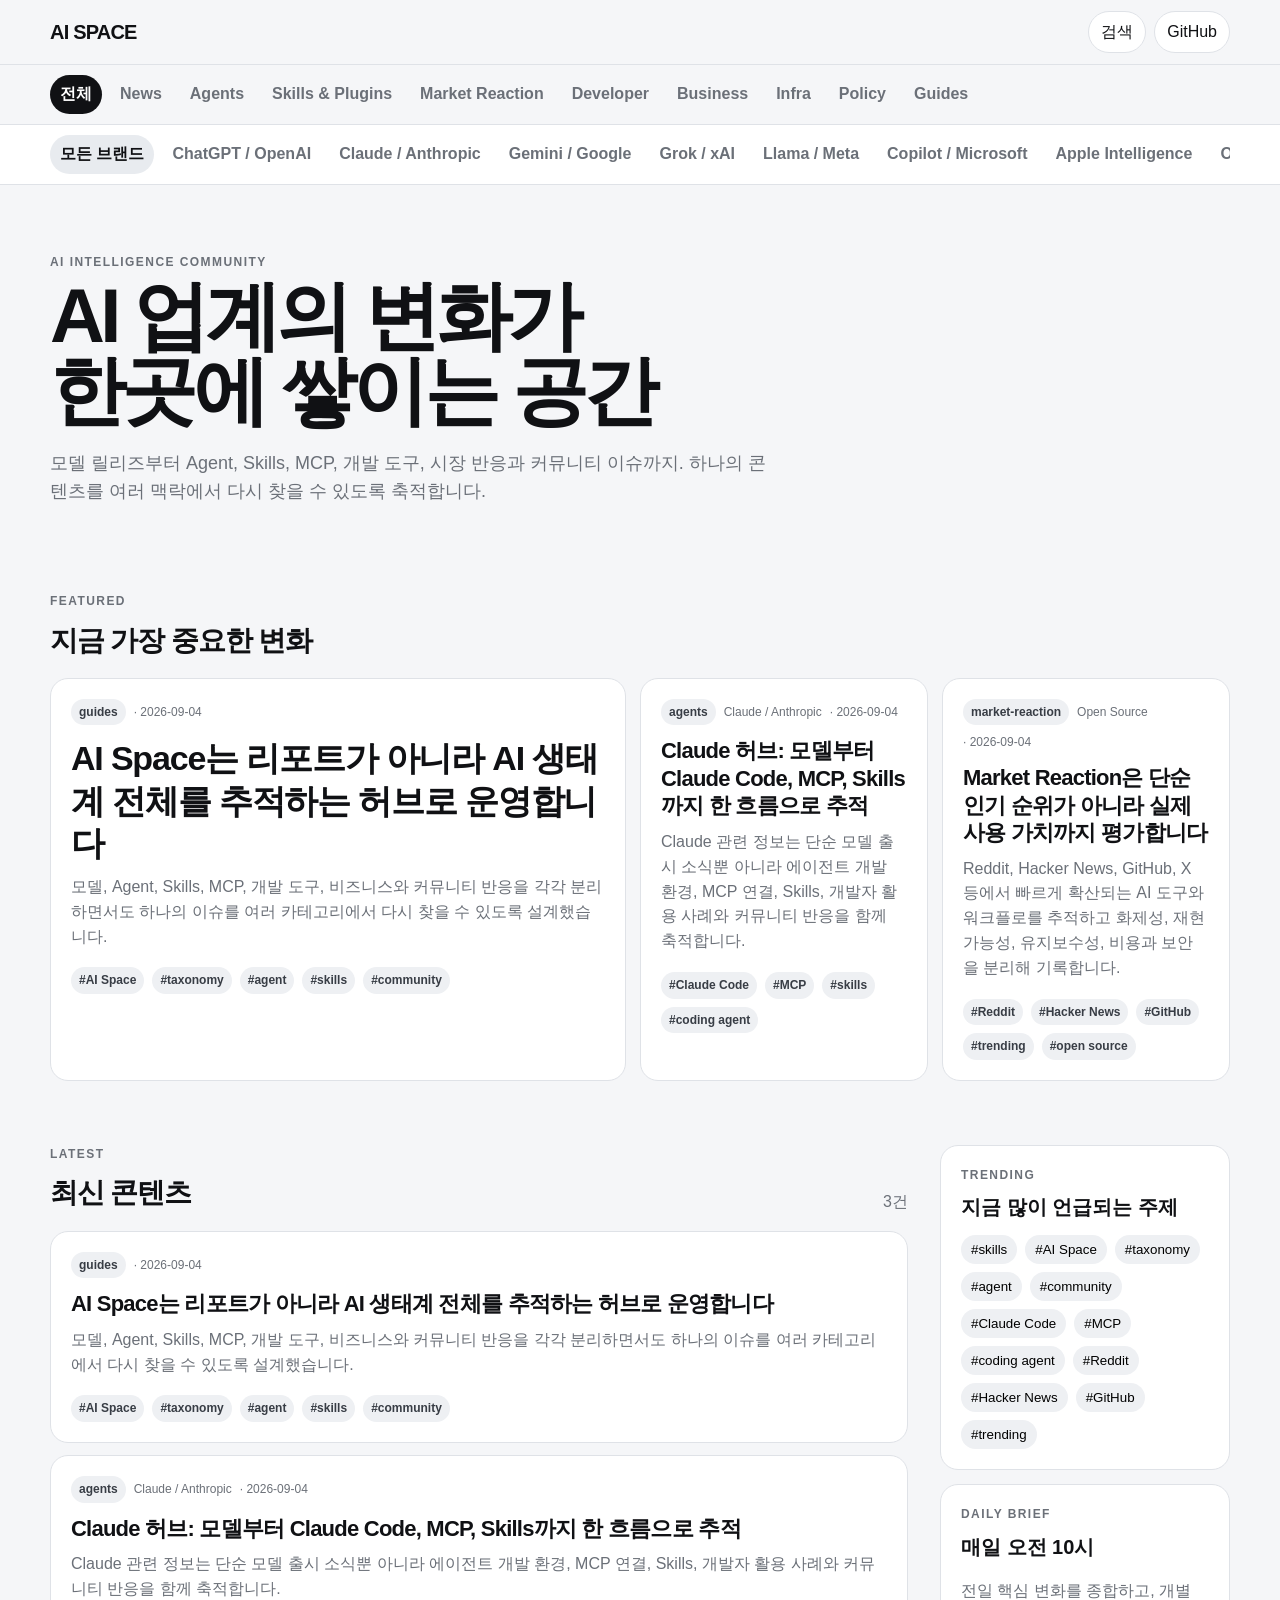
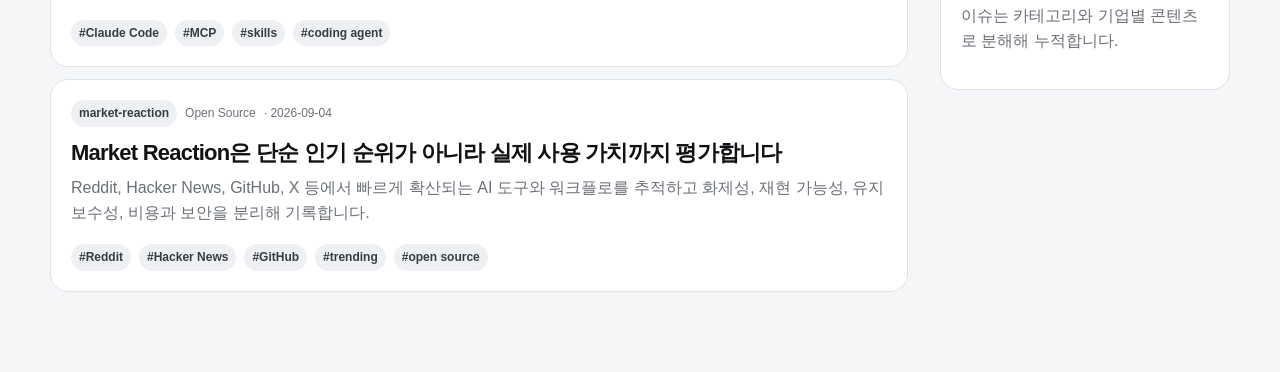
==== index.html @ eba437ac "Build AI Space category-first intelligence hub" ====
<!doctype html>
<html lang="ko">
<head>
  <meta charset="utf-8" />
  <meta name="viewport" content="width=device-width, initial-scale=1" />
  <meta name="description" content="AI 모델, 에이전트, 스킬, 플러그인, 시장 반응을 한곳에 모은 AI 종합 인텔리전스 허브" />
  <title>AI Space</title>
  <link rel="stylesheet" href="./styles.css" />
</head>
<body>
  <header class="site-header">
    <div class="topbar container">
      <a class="brand" href="./">AI SPACE</a>
      <div class="top-actions">
        <button id="searchToggle" class="ghost-btn" type="button">검색</button>
        <a class="ghost-btn" href="https://github.com/Edwin-space/ai-space" target="_blank" rel="noreferrer">GitHub</a>
      </div>
    </div>
    <nav class="primary-nav" aria-label="주요 카테고리">
      <div id="primaryNav" class="container nav-scroll"></div>
    </nav>
    <div class="entity-nav">
      <div id="entityNav" class="container nav-scroll"></div>
    </div>
  </header>

  <main class="container">
    <section class="hero">
      <p class="eyebrow">AI intelligence community</p>
      <h1>AI 업계의 변화가<br/>한곳에 쌓이는 공간</h1>
      <p class="hero-copy">모델 릴리즈부터 Agent, Skills, MCP, 개발 도구, 시장 반응과 커뮤니티 이슈까지. 하나의 콘텐츠를 여러 맥락에서 다시 찾을 수 있도록 축적합니다.</p>
      <div id="activeFilters" class="active-filters"></div>
    </section>

    <section id="searchPanel" class="search-panel hidden">
      <label for="searchInput">전체 검색</label>
      <input id="searchInput" type="search" placeholder="Claude, MCP, Agent, API, 커뮤니티 반응…" autocomplete="off" />
    </section>

    <section class="section-block">
      <div class="section-head"><div><p class="eyebrow">Featured</p><h2>지금 가장 중요한 변화</h2></div></div>
      <div id="featuredGrid" class="featured-grid"></div>
    </section>

    <section class="content-layout">
      <div>
        <div class="section-head"><div><p class="eyebrow">Latest</p><h2 id="latestTitle">최신 콘텐츠</h2></div><span id="resultCount" class="muted"></span></div>
        <div id="latestList" class="latest-list"></div>
      </div>
      <aside>
        <section class="side-card">
          <p class="eyebrow">Trending</p>
          <h3>지금 많이 언급되는 주제</h3>
          <div id="trendingTags" class="tag-cloud"></div>
        </section>
        <section class="side-card">
          <p class="eyebrow">Daily Brief</p>
          <h3>매일 오전 10시</h3>
          <p class="muted">전일 핵심 변화를 종합하고, 개별 이슈는 카테고리와 기업별 콘텐츠로 분해해 누적합니다.</p>
        </section>
      </aside>
    </section>
  </main>

  <template id="storyTemplate">
    <article class="story-card">
      <div class="story-meta"></div>
      <h3></h3>
      <p class="story-summary"></p>
      <div class="story-footer"></div>
    </article>
  </template>

  <script src="./app.js" defer></script>
</body>
</html>
---- styles.css ----
:root{--bg:#f5f6f8;--surface:#fff;--ink:#101114;--muted:#6b7078;--line:#dfe2e7;--accent:#111827;--chip:#eef0f3;--radius:18px;--max:1180px}*{box-sizing:border-box}body{margin:0;background:var(--bg);color:var(--ink);font-family:-apple-system,BlinkMacSystemFont,"Segoe UI",Pretendard,"Noto Sans KR",sans-serif;line-height:1.55}.container{width:min(calc(100% - 32px),var(--max));margin:0 auto}.site-header{position:sticky;top:0;z-index:20;background:rgba(245,246,248,.94);backdrop-filter:blur(14px);border-bottom:1px solid var(--line)}.topbar{height:64px;display:flex;align-items:center;justify-content:space-between}.brand{font-weight:900;letter-spacing:-.04em;font-size:20px;color:var(--ink);text-decoration:none}.top-actions{display:flex;gap:8px}.ghost-btn{border:1px solid var(--line);background:var(--surface);color:var(--ink);border-radius:999px;padding:8px 12px;text-decoration:none;font:inherit;cursor:pointer}.primary-nav,.entity-nav{border-top:1px solid var(--line)}.entity-nav{background:var(--surface)}.nav-scroll{display:flex;gap:8px;overflow:auto;padding:10px 0;scrollbar-width:none}.nav-scroll::-webkit-scrollbar{display:none}.nav-chip{white-space:nowrap;border:0;background:transparent;padding:7px 10px;border-radius:999px;color:var(--muted);cursor:pointer;font:inherit;font-weight:650}.nav-chip:hover,.nav-chip.active{background:var(--ink);color:#fff}.entity-nav .nav-chip.active{background:#e8ebef;color:var(--ink)}.hero{padding:68px 0 36px}.eyebrow{margin:0 0 8px;text-transform:uppercase;letter-spacing:.12em;font-size:12px;font-weight:800;color:var(--muted)}h1{font-size:clamp(38px,7vw,76px);line-height:.98;letter-spacing:-.06em;margin:0;max-width:900px}.hero-copy{max-width:720px;color:var(--muted);font-size:18px;margin:22px 0 0}.active-filters{display:flex;gap:8px;flex-wrap:wrap;margin-top:22px}.filter-pill{background:var(--ink);color:#fff;border-radius:999px;padding:7px 11px;font-size:13px}.search-panel{background:var(--surface);border:1px solid var(--line);padding:18px;border-radius:var(--radius);margin-bottom:28px}.search-panel.hidden{display:none}.search-panel label{display:block;font-size:12px;font-weight:800;margin-bottom:8px}.search-panel input{width:100%;border:0;border-bottom:1px solid var(--line);font:inherit;font-size:20px;padding:10px 0;outline:none;background:transparent}.section-block{padding:28px 0}.section-head{display:flex;align-items:end;justify-content:space-between;gap:16px;margin-bottom:16px}.section-head h2{margin:0;font-size:28px;letter-spacing:-.04em}.featured-grid{display:grid;grid-template-columns:2fr 1fr 1fr;gap:14px}.story-card{background:var(--surface);border:1px solid var(--line);border-radius:var(--radius);padding:20px;cursor:pointer;transition:.18s ease;min-height:190px}.story-card:hover{transform:translateY(-2px);box-shadow:0 12px 28px rgba(16,17,20,.08)}.story-card h3{margin:12px 0 10px;font-size:22px;line-height:1.25;letter-spacing:-.035em}.story-card.featured:first-child{min-height:320px}.story-card.featured:first-child h3{font-size:34px}.story-meta,.story-footer{display:flex;gap:8px;align-items:center;flex-wrap:wrap;font-size:12px;color:var(--muted)}.badge{display:inline-flex;align-items:center;border-radius:999px;background:var(--chip);padding:4px 8px;font-weight:750;color:#383d45}.story-summary{color:var(--muted);margin:0 0 18px}.content-layout{display:grid;grid-template-columns:minmax(0,1fr) 290px;gap:32px;padding:36px 0 80px}.latest-list{display:grid;gap:12px}.latest-list .story-card{min-height:auto}.side-card{background:var(--surface);border:1px solid var(--line);border-radius:var(--radius);padding:20px;margin-bottom:14px}.side-card h3{margin:4px 0 12px;font-size:20px}.tag-cloud{display:flex;gap:8px;flex-wrap:wrap}.tag-button{border:0;background:var(--chip);border-radius:999px;padding:7px 10px;cursor:pointer}.muted{color:var(--muted)}.empty{padding:42px 20px;text-align:center;background:var(--surface);border:1px dashed var(--line);border-radius:var(--radius);color:var(--muted)}@media(max-width:900px){.featured-grid{grid-template-columns:1fr 1fr}.featured-grid .story-card:first-child{grid-column:1/-1}.content-layout{grid-template-columns:1fr}.content-layout aside{display:grid;grid-template-columns:1fr 1fr;gap:12px}.side-card{margin:0}}@media(max-width:640px){.container{width:min(calc(100% - 22px),var(--max))}.hero{padding:44px 0 24px}.hero-copy{font-size:16px}.featured-grid{grid-template-columns:1fr}.featured-grid .story-card:first-child{grid-column:auto}.story-card.featured:first-child{min-height:240px}.story-card.featured:first-child h3{font-size:28px}.content-layout aside{grid-template-columns:1fr}.section-head h2{font-size:24px}}
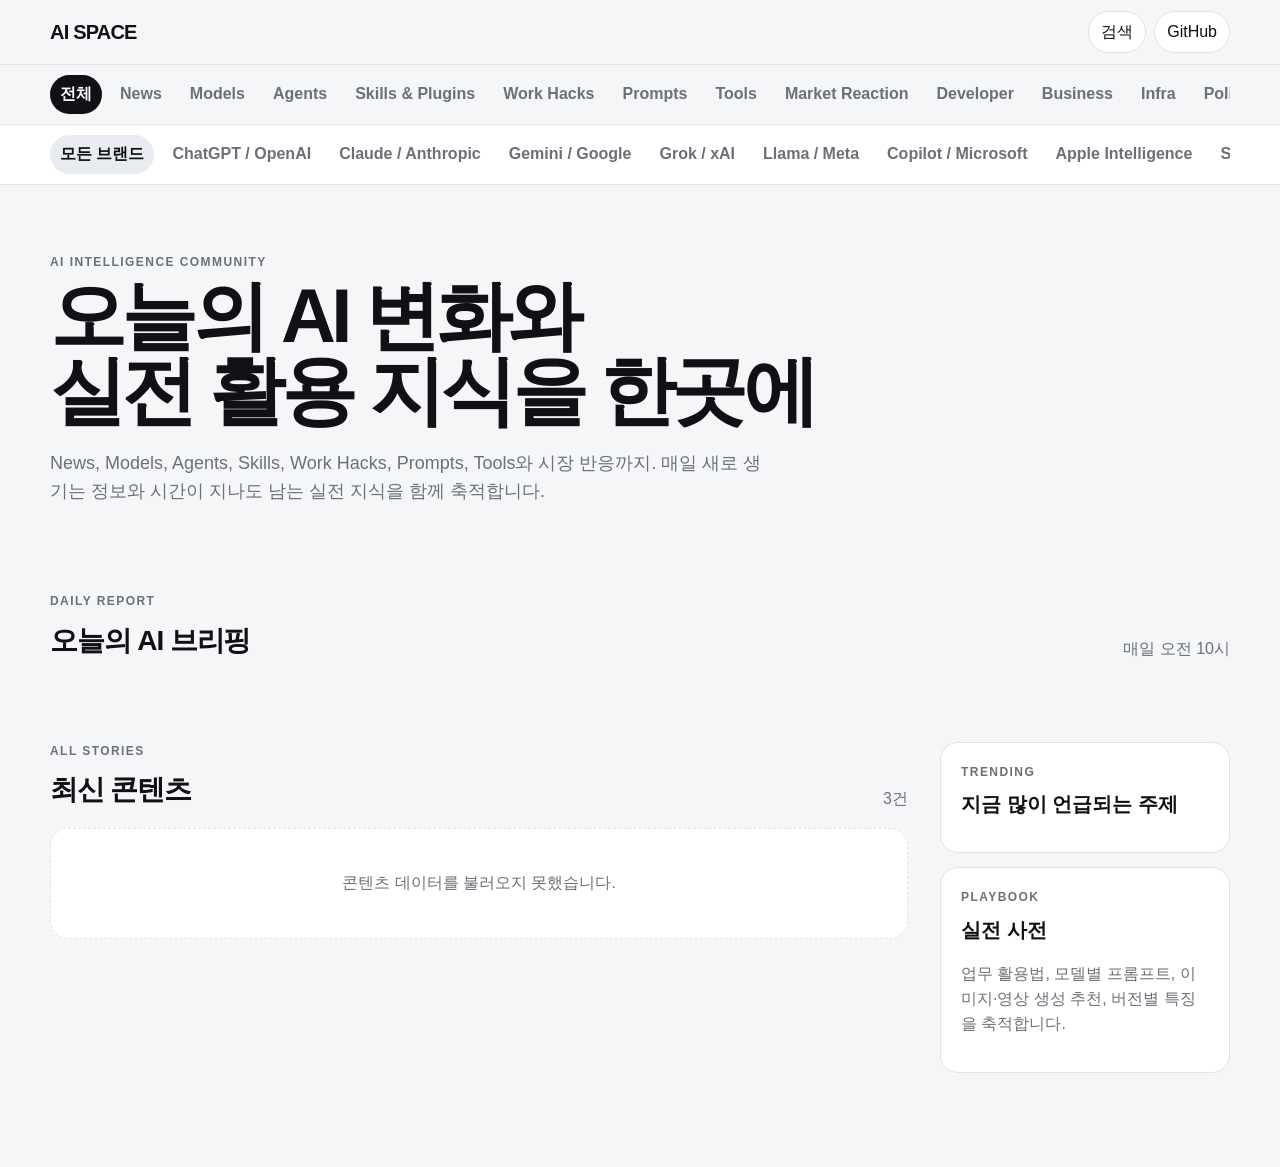
==== commit dcac0277: "Restructure home around daily report and hub sections" ====
--- a/index.html
+++ b/index.html
@@ -3,7 +3,7 @@
 <head>
   <meta charset="utf-8" />
   <meta name="viewport" content="width=device-width, initial-scale=1" />
-  <meta name="description" content="AI 모델, 에이전트, 스킬, 플러그인, 시장 반응을 한곳에 모은 AI 종합 인텔리전스 허브" />
+  <meta name="description" content="AI 뉴스, 모델, 에이전트, 프롬프트, 업무 활용법과 시장 반응을 한곳에 모은 AI 종합 허브" />
   <title>AI Space</title>
   <link rel="stylesheet" href="./styles.css" />
 </head>
@@ -27,24 +27,26 @@
   <main class="container">
     <section class="hero">
       <p class="eyebrow">AI intelligence community</p>
-      <h1>AI 업계의 변화가<br/>한곳에 쌓이는 공간</h1>
-      <p class="hero-copy">모델 릴리즈부터 Agent, Skills, MCP, 개발 도구, 시장 반응과 커뮤니티 이슈까지. 하나의 콘텐츠를 여러 맥락에서 다시 찾을 수 있도록 축적합니다.</p>
+      <h1>오늘의 AI 변화와<br/>실전 활용 지식을 한곳에</h1>
+      <p class="hero-copy">News, Models, Agents, Skills, Work Hacks, Prompts, Tools와 시장 반응까지. 매일 새로 생기는 정보와 시간이 지나도 남는 실전 지식을 함께 축적합니다.</p>
       <div id="activeFilters" class="active-filters"></div>
     </section>
 
     <section id="searchPanel" class="search-panel hidden">
       <label for="searchInput">전체 검색</label>
-      <input id="searchInput" type="search" placeholder="Claude, MCP, Agent, API, 커뮤니티 반응…" autocomplete="off" />
+      <input id="searchInput" type="search" placeholder="Claude, Seedance, MCP, 업무 자동화, 이미지 프롬프트…" autocomplete="off" />
     </section>
 
-    <section class="section-block">
-      <div class="section-head"><div><p class="eyebrow">Featured</p><h2>지금 가장 중요한 변화</h2></div></div>
-      <div id="featuredGrid" class="featured-grid"></div>
+    <section class="section-block daily-section">
+      <div class="section-head"><div><p class="eyebrow">Daily Report</p><h2>오늘의 AI 브리핑</h2></div><span class="muted">매일 오전 10시</span></div>
+      <div id="dailyReport"></div>
     </section>
+
+    <section id="homeHubs" class="hub-sections"></section>
 
     <section class="content-layout">
       <div>
-        <div class="section-head"><div><p class="eyebrow">Latest</p><h2 id="latestTitle">최신 콘텐츠</h2></div><span id="resultCount" class="muted"></span></div>
+        <div class="section-head"><div><p class="eyebrow">All stories</p><h2 id="latestTitle">최신 콘텐츠</h2></div><span id="resultCount" class="muted"></span></div>
         <div id="latestList" class="latest-list"></div>
       </div>
       <aside>
@@ -54,9 +56,9 @@
           <div id="trendingTags" class="tag-cloud"></div>
         </section>
         <section class="side-card">
-          <p class="eyebrow">Daily Brief</p>
-          <h3>매일 오전 10시</h3>
-          <p class="muted">전일 핵심 변화를 종합하고, 개별 이슈는 카테고리와 기업별 콘텐츠로 분해해 누적합니다.</p>
+          <p class="eyebrow">Playbook</p>
+          <h3>실전 사전</h3>
+          <p class="muted">업무 활용법, 모델별 프롬프트, 이미지·영상 생성 추천, 버전별 특징을 축적합니다.</p>
         </section>
       </aside>
     </section>
